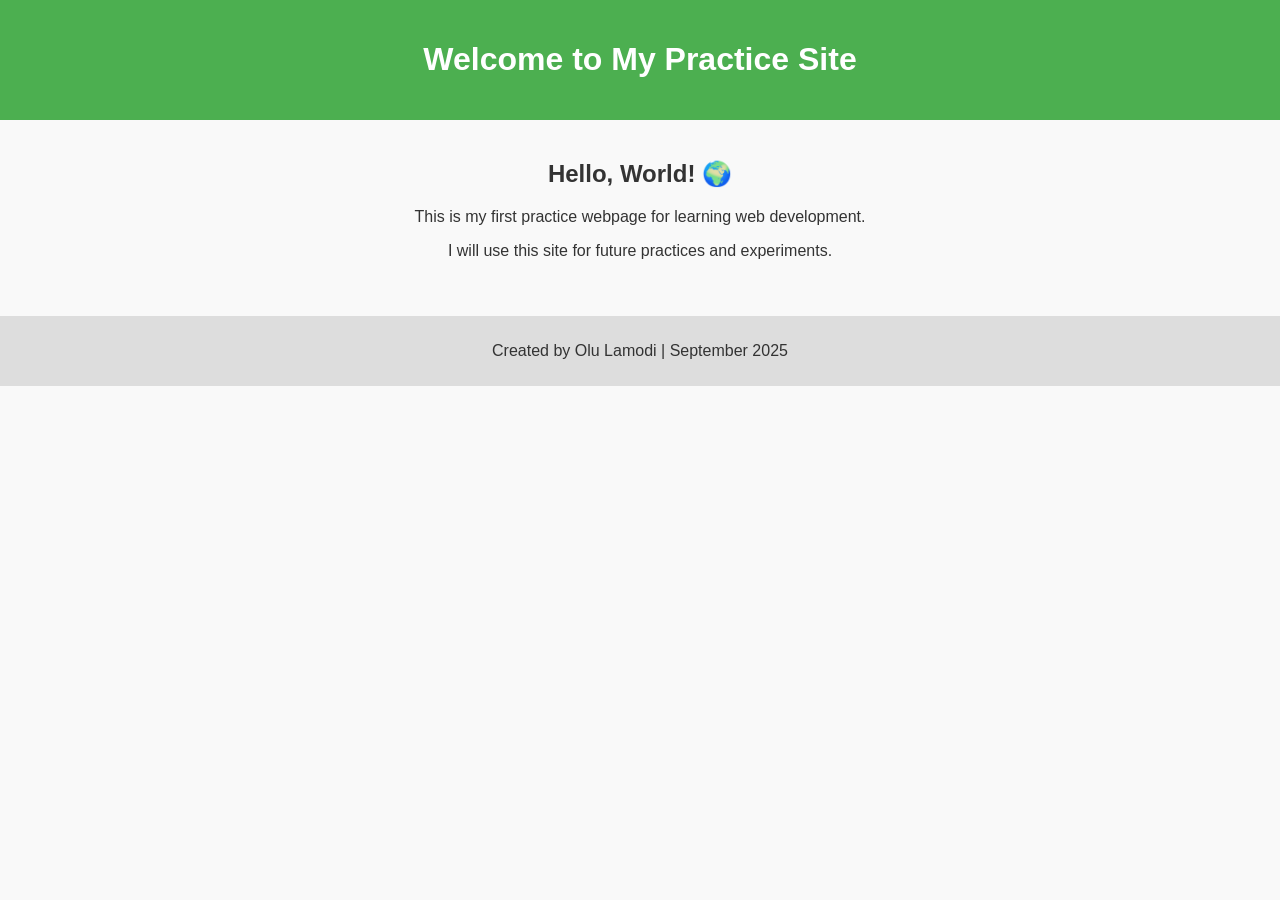
==== index.html @ 398e9261 "Create index.html" ====
<!DOCTYPE html>
<html lang="en">
<head>
  <meta charset="UTF-8">
  <meta name="viewport" content="width=device-width, initial-scale=1.0">
  <title>My Practice Website</title>
  <style>
    body {
      font-family: Arial, sans-serif;
      background-color: #f9f9f9;
      color: #333;
      margin: 0;
      padding: 0;
      text-align: center;
    }
    header {
      background: #4CAF50;
      color: white;
      padding: 20px;
    }
    main {
      padding: 20px;
    }
    footer {
      background: #ddd;
      padding: 10px;
      margin-top: 20px;
    }
  </style>
</head>
<body>
  <header>
    <h1>Welcome to My Practice Site</h1>
  </header>

  <main>
    <h2>Hello, World! 🌍</h2>
    <p>This is my first practice webpage for learning web development.</p>
    <p>I will use this site for future practices and experiments.</p>
  </main>

  <footer>
    <p>Created by Olu Lamodi | September 2025</p>
  </footer>
</body>
</html>
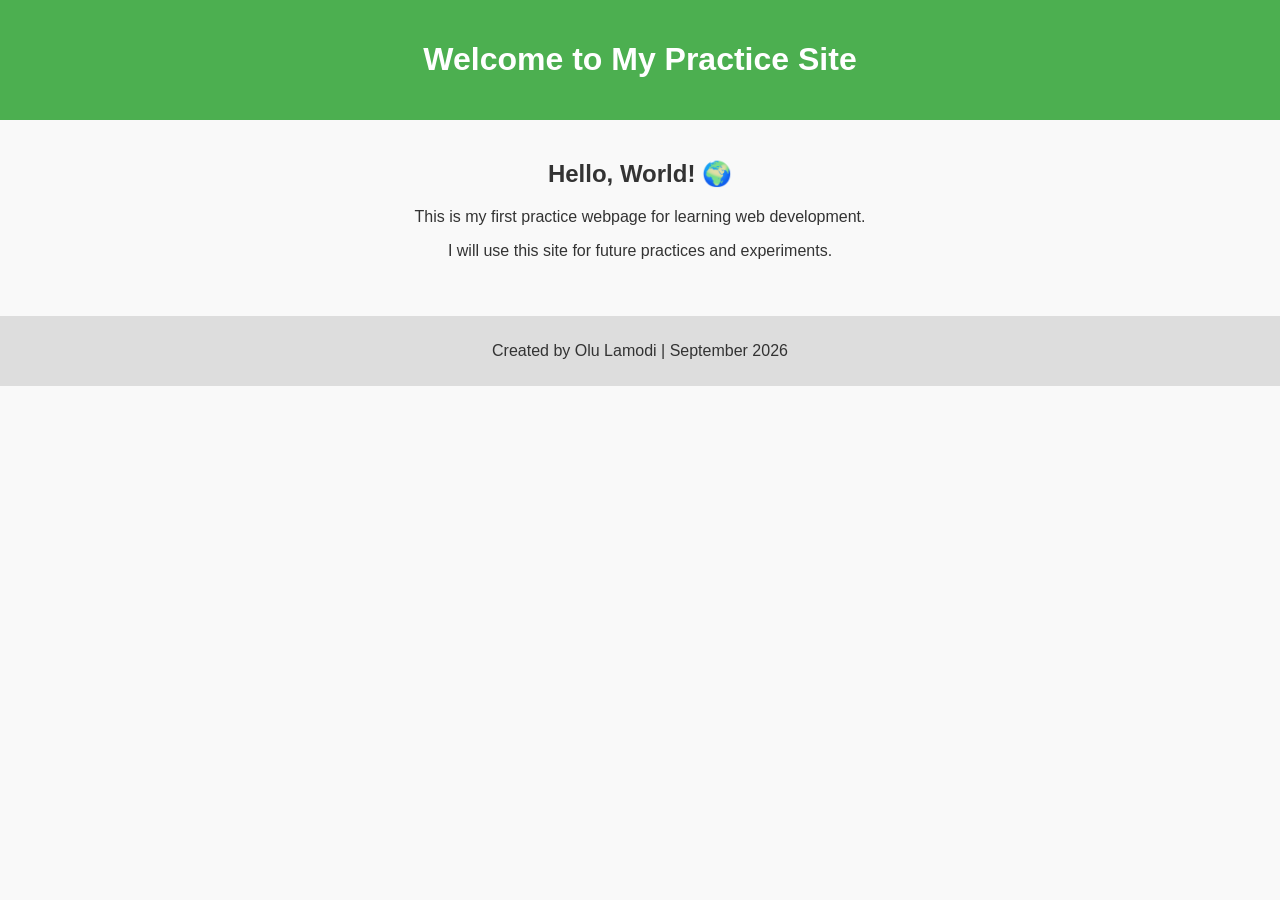
==== commit 3f56aa12: "2026" ====
--- a/index.html
+++ b/index.html
@@ -40,7 +40,7 @@
   </main>
 
   <footer>
-    <p>Created by Olu Lamodi | September 2025</p>
+    <p>Created by Olu Lamodi | September 2026</p>
   </footer>
 </body>
 </html>
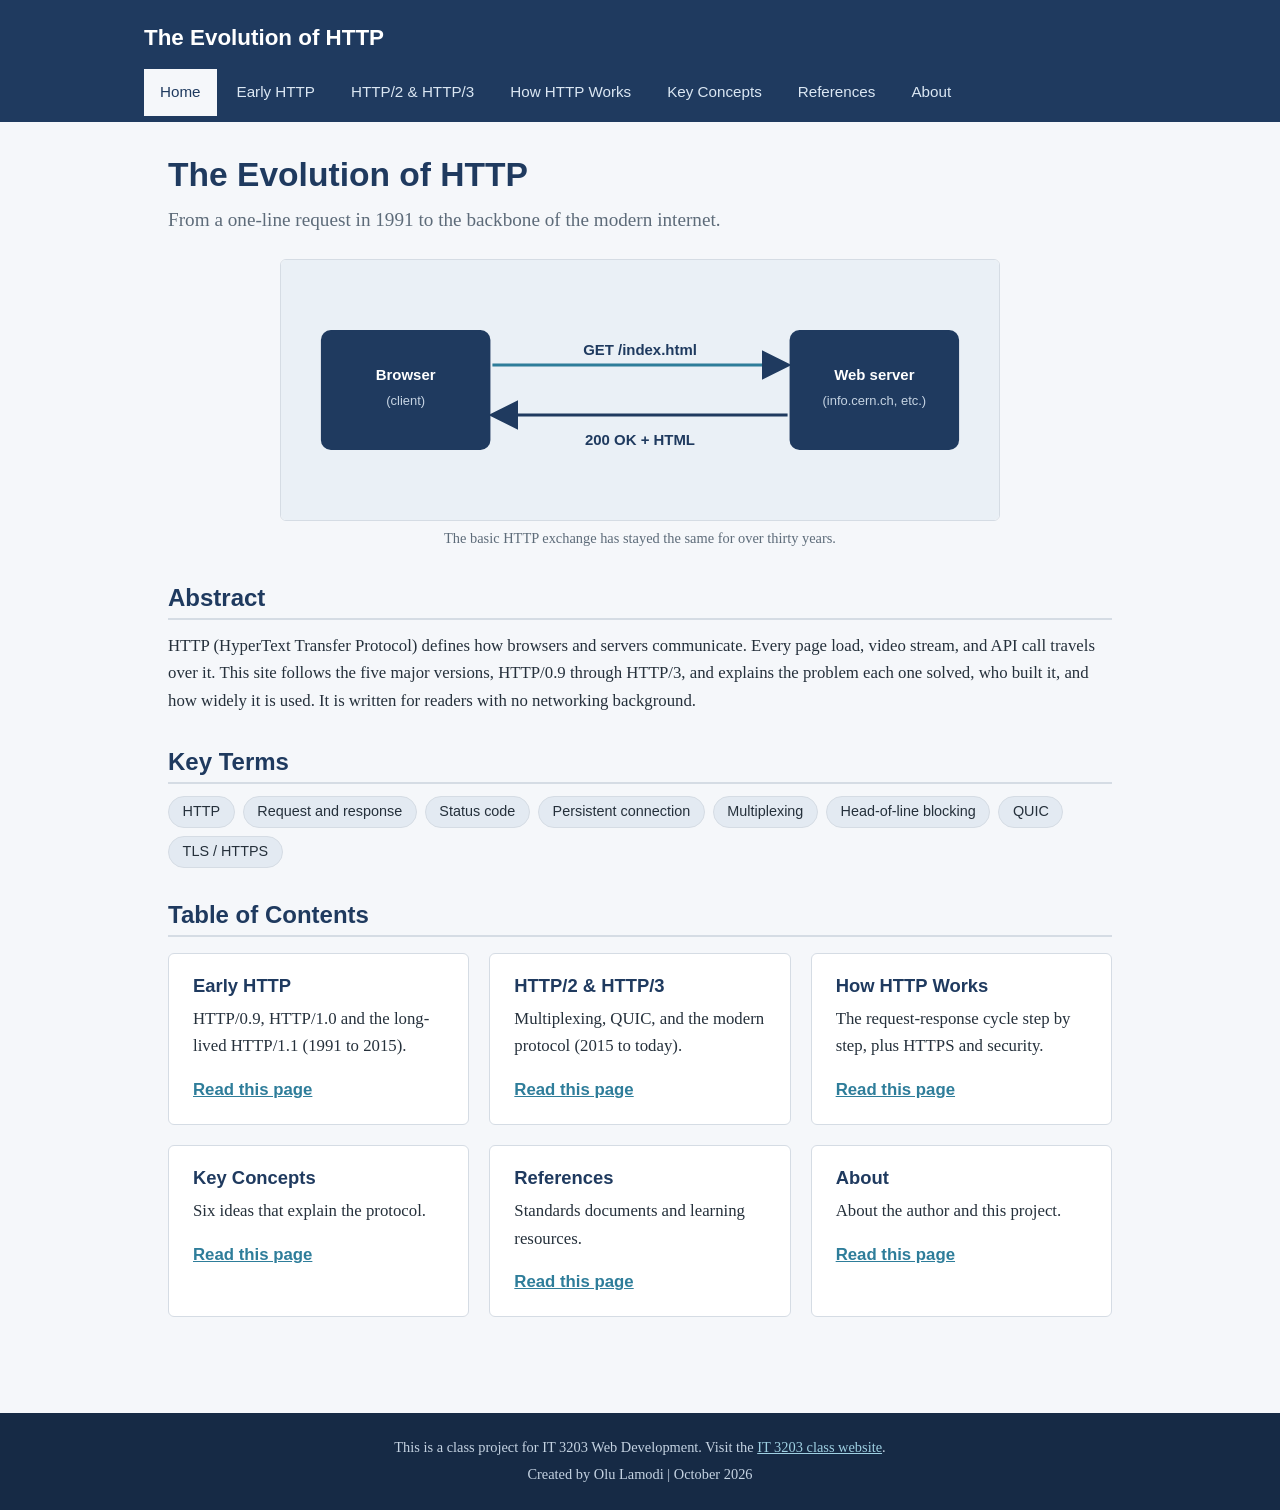
==== commit 4f6a4439: "Add IT 3203 Milestone 1 site: The Evolution of HTTP Co-Authored-By: Claude Sonnet 5.5 <noreply@anthr" ====
--- a/index.html
+++ b/index.html
@@ -3,44 +3,90 @@
 <head>
   <meta charset="UTF-8">
   <meta name="viewport" content="width=device-width, initial-scale=1.0">
-  <title>My Practice Website</title>
-  <style>
-    body {
-      font-family: Arial, sans-serif;
-      background-color: #f9f9f9;
-      color: #333;
-      margin: 0;
-      padding: 0;
-      text-align: center;
-    }
-    header {
-      background: #4CAF50;
-      color: white;
-      padding: 20px;
-    }
-    main {
-      padding: 20px;
-    }
-    footer {
-      background: #ddd;
-      padding: 10px;
-      margin-top: 20px;
-    }
-  </style>
+  <title>Home | The Evolution of HTTP</title>
+  <!-- One shared stylesheet for the whole site -->
+  <link rel="stylesheet" href="styles.css">
 </head>
 <body>
-  <header>
-    <h1>Welcome to My Practice Site</h1>
+  <!-- Header and main menu: identical on every page -->
+  <header id="site-header">
+    <p class="site-title">The Evolution of HTTP</p>
+    <nav class="main-nav" aria-label="Main menu">
+      <ul>
+        <li><a href="index.html" aria-current="page">Home</a></li>
+        <li><a href="early-http.html">Early HTTP</a></li>
+        <li><a href="modern-http.html">HTTP/2 &amp; HTTP/3</a></li>
+        <li><a href="how-http-works.html">How HTTP Works</a></li>
+        <li><a href="key-concepts.html">Key Concepts</a></li>
+        <li><a href="references.html">References</a></li>
+        <li><a href="about.html">About</a></li>
+      </ul>
+    </nav>
   </header>
 
   <main>
-    <h2>Hello, World! 🌍</h2>
-    <p>This is my first practice webpage for learning web development.</p>
-    <p>I will use this site for future practices and experiments.</p>
+    <h1>The Evolution of HTTP</h1>
+    <p class="lead">From a one-line request in 1991 to the backbone of the modern internet.</p>
+
+    <figure>
+      <img src="images/http-exchange.svg" width="720" height="260" alt="Diagram: a browser sends GET /index.html to a web server, which replies 200 OK with HTML">
+      <figcaption>The basic HTTP exchange has stayed the same for over thirty years.</figcaption>
+    </figure>
+
+    <h2>Abstract</h2>
+    <p>HTTP (HyperText Transfer Protocol) defines how browsers and servers communicate. Every page load, video stream, and API call travels over it. This site follows the five major versions, HTTP/0.9 through HTTP/3, and explains the problem each one solved, who built it, and how widely it is used. It is written for readers with no networking background.</p>
+
+    <h2>Key Terms</h2>
+    <ul class="term-list">
+      <li>HTTP</li>
+      <li>Request and response</li>
+      <li>Status code</li>
+      <li>Persistent connection</li>
+      <li>Multiplexing</li>
+      <li>Head-of-line blocking</li>
+      <li>QUIC</li>
+      <li>TLS / HTTPS</li>
+    </ul>
+
+    <h2>Table of Contents</h2>
+    <div class="card-grid">
+      <div class="card">
+        <h3>Early HTTP</h3>
+        <p>HTTP/0.9, HTTP/1.0 and the long-lived HTTP/1.1 (1991 to 2015).</p>
+        <a class="card-link" href="early-http.html">Read this page</a>
+      </div>
+      <div class="card">
+        <h3>HTTP/2 &amp; HTTP/3</h3>
+        <p>Multiplexing, QUIC, and the modern protocol (2015 to today).</p>
+        <a class="card-link" href="modern-http.html">Read this page</a>
+      </div>
+      <div class="card">
+        <h3>How HTTP Works</h3>
+        <p>The request-response cycle step by step, plus HTTPS and security.</p>
+        <a class="card-link" href="how-http-works.html">Read this page</a>
+      </div>
+      <div class="card">
+        <h3>Key Concepts</h3>
+        <p>Six ideas that explain the protocol.</p>
+        <a class="card-link" href="key-concepts.html">Read this page</a>
+      </div>
+      <div class="card">
+        <h3>References</h3>
+        <p>Standards documents and learning resources.</p>
+        <a class="card-link" href="references.html">Read this page</a>
+      </div>
+      <div class="card">
+        <h3>About</h3>
+        <p>About the author and this project.</p>
+        <a class="card-link" href="about.html">Read this page</a>
+      </div>
+    </div>
   </main>
 
-  <footer>
-    <p>Created by Olu Lamodi | September 2026</p>
+  <!-- Footer with the required class-project note -->
+  <footer id="site-footer">
+    <p>This is a class project for IT 3203 Web Development. Visit the <a href="https://ksuweb.github.io/IT3203/">IT 3203 class website</a>.</p>
+    <p>Created by Olu Lamodi | October 2026</p>
   </footer>
 </body>
 </html>
--- a/styles.css
+++ b/styles.css
@@ -0,0 +1,210 @@
+/* ==========================================================
+   IT 3203 Milestone 1 - Progressive Web Apps site
+   Single stylesheet shared by every page.
+   ========================================================== */
+
+/* ---------- Design tokens (colors and fonts in one place) ---------- */
+:root {
+  --navy: #1f3a5f;       /* primary brand color */
+  --navy-dark: #162a45;
+  --accent: #2e7d9a;     /* links and highlights */
+  --bg: #f5f7fa;         /* page background */
+  --card: #ffffff;
+  --text: #25303b;
+  --muted: #5d6b79;
+  --line: #d5dce4;       /* borders */
+}
+
+/* ---------- SELECTOR TYPE 1: element selectors ---------- */
+* { box-sizing: border-box; }
+
+body {
+  margin: 0;
+  font-family: Georgia, "Times New Roman", serif;   /* font setting: body */
+  font-size: 1.05rem;
+  line-height: 1.65;
+  color: var(--text);
+  background-color: var(--bg);
+}
+
+h1, h2, h3 {
+  font-family: "Segoe UI", Helvetica, Arial, sans-serif;  /* font setting: headings */
+  color: var(--navy);
+  line-height: 1.25;
+}
+h1 { font-size: 2.1rem; margin: 0 0 0.5rem; }
+h2 { font-size: 1.5rem; margin: 2rem 0 0.75rem; padding-bottom: 0.3rem; border-bottom: 2px solid var(--line); }
+h3 { font-size: 1.15rem; margin: 1.5rem 0 0.5rem; }
+
+p { margin: 0 0 1rem; }
+
+/* Link colors plus the required hover effect */
+a { color: var(--accent); text-decoration: underline; }
+a:hover { color: var(--navy); background-color: #e3eef3; }
+
+ul, ol { padding-left: 1.4rem; margin: 0 0 1rem; }
+li { margin-bottom: 0.35rem; }
+
+img { max-width: 100%; height: auto; display: block; }
+
+/* ---------- Header and main menu (flexbox layout) ---------- */
+/* ---------- SELECTOR TYPE 2: ID selector ---------- */
+#site-header {
+  background-color: var(--navy);
+  color: #fff;
+  padding: 1.25rem 1.5rem 0;
+}
+#site-header .site-title {
+  font-family: "Segoe UI", Helvetica, Arial, sans-serif;
+  font-size: 1.4rem;
+  font-weight: 600;
+  margin: 0 auto 0.75rem;
+  max-width: 62rem;
+}
+
+/* ---------- SELECTOR TYPE 3: class selector + descendant selectors ---------- */
+.main-nav ul {
+  display: flex;              /* FLEXBOX: menu items in one row */
+  flex-wrap: wrap;
+  gap: 0.25rem;
+  list-style: none;
+  margin: 0 auto;
+  padding: 0;
+  max-width: 62rem;
+}
+.main-nav a {
+  display: block;
+  padding: 0.6rem 1rem;
+  color: #dbe7f3;
+  text-decoration: none;
+  font-family: "Segoe UI", Helvetica, Arial, sans-serif;
+  font-size: 0.95rem;
+  border-bottom: 3px solid transparent;
+}
+/* hover effect on links in the menu */
+.main-nav a:hover {
+  background-color: var(--navy-dark);
+  color: #fff;
+  border-bottom-color: #8cc4d8;
+}
+/* attribute selector: the page the visitor is on is marked aria-current */
+.main-nav a[aria-current="page"] {
+  background-color: var(--bg);
+  color: var(--navy);
+  border-bottom-color: var(--bg);
+}
+
+/* ---------- Page layout ---------- */
+main {
+  max-width: 62rem;
+  margin: 0 auto;
+  padding: 2rem 1.5rem;
+}
+
+.lead { font-size: 1.2rem; color: var(--muted); }
+
+/* Boxed notes and cards */
+.card {
+  background-color: var(--card);
+  border: 1px solid var(--line);
+  border-radius: 6px;
+  padding: 1.25rem 1.5rem;
+  margin-bottom: 1.5rem;
+}
+.note {
+  background-color: #eaf3f7;
+  border-left: 5px solid var(--accent);
+  padding: 0.75rem 1rem;
+  margin: 1rem 0;
+}
+
+/* Key terms shown as small tags (flexbox) */
+.term-list {
+  display: flex;
+  flex-wrap: wrap;
+  gap: 0.5rem;
+  list-style: none;
+  padding: 0;
+}
+.term-list li {
+  background-color: #e3eaf2;
+  border: 1px solid var(--line);
+  border-radius: 20px;
+  padding: 0.2rem 0.85rem;
+  font-family: "Segoe UI", Helvetica, Arial, sans-serif;
+  font-size: 0.9rem;
+  margin: 0;
+}
+
+/* CSS GRID: table-of-contents cards on the home page and concept cards */
+.card-grid {
+  display: grid;
+  grid-template-columns: repeat(auto-fit, minmax(16rem, 1fr));
+  gap: 1.25rem;
+  margin: 1rem 0 2rem;
+}
+.card-grid .card { margin-bottom: 0; }
+.card-grid h3 { margin-top: 0; }
+.card-grid a.card-link { font-family: "Segoe UI", Helvetica, Arial, sans-serif; font-weight: 600; }
+.card-grid .card:hover { border-color: var(--accent); }
+
+/* Figures and images */
+figure { margin: 1.5rem 0; }
+figcaption { font-size: 0.9rem; color: var(--muted); margin-top: 0.4rem; text-align: center; }
+figure img { border: 1px solid var(--line); border-radius: 6px; background: #fff; margin: 0 auto; }
+
+/* Tables */
+table {
+  width: 100%;
+  border-collapse: collapse;
+  margin: 1rem 0 1.5rem;
+  background-color: var(--card);
+  font-size: 0.97rem;
+}
+caption { text-align: left; font-weight: bold; padding-bottom: 0.4rem; color: var(--navy); }
+th, td { border: 1px solid var(--line); padding: 0.6rem 0.8rem; text-align: left; vertical-align: top; }
+th { background-color: var(--navy); color: #fff; font-family: "Segoe UI", Helvetica, Arial, sans-serif; font-weight: 600; }
+tbody tr:nth-child(even) { background-color: #f0f4f8; }   /* pseudo-class selector */
+
+/* Code samples */
+code { font-family: Consolas, "Courier New", monospace; background-color: #e9eef3; padding: 0.1rem 0.35rem; border-radius: 3px; font-size: 0.92em; }
+pre { background-color: #1e2a38; color: #e8eef5; padding: 1rem; border-radius: 6px; overflow-x: auto; line-height: 1.45; }
+pre code { background: none; padding: 0; color: inherit; }
+
+/* Definition lists (key concepts) */
+dt { font-family: "Segoe UI", Helvetica, Arial, sans-serif; font-weight: 600; color: var(--navy); margin-top: 1rem; }
+dd { margin: 0.2rem 0 0.5rem 0; }
+
+/* Reference list */
+.ref-list li { margin-bottom: 0.8rem; }
+
+/* About page: two-column profile using grid */
+.profile {
+  display: grid;
+  grid-template-columns: 12rem 1fr;
+  gap: 1.5rem;
+  align-items: start;
+}
+.profile img { border-radius: 50%; border: 4px solid var(--line); }
+
+/* Page-to-page navigation at the bottom of topic pages */
+.pager { display: flex; justify-content: space-between; margin-top: 2.5rem; padding-top: 1rem; border-top: 1px solid var(--line); font-family: "Segoe UI", Helvetica, Arial, sans-serif; }
+
+/* ---------- Footer ---------- */
+#site-footer {
+  background-color: var(--navy-dark);
+  color: #c5d3e2;
+  text-align: center;
+  padding: 1.25rem 1.5rem;
+  margin-top: 2rem;
+  font-size: 0.9rem;
+}
+#site-footer p { margin: 0.2rem 0; }
+#site-footer a { color: #9fd0e2; }
+#site-footer a:hover { color: #fff; background: transparent; }
+
+/* Small screens: stack the profile (full responsive work comes in Milestone 3) */
+@media (max-width: 600px) {
+  .profile { grid-template-columns: 1fr; }
+  h1 { font-size: 1.7rem; }
+}
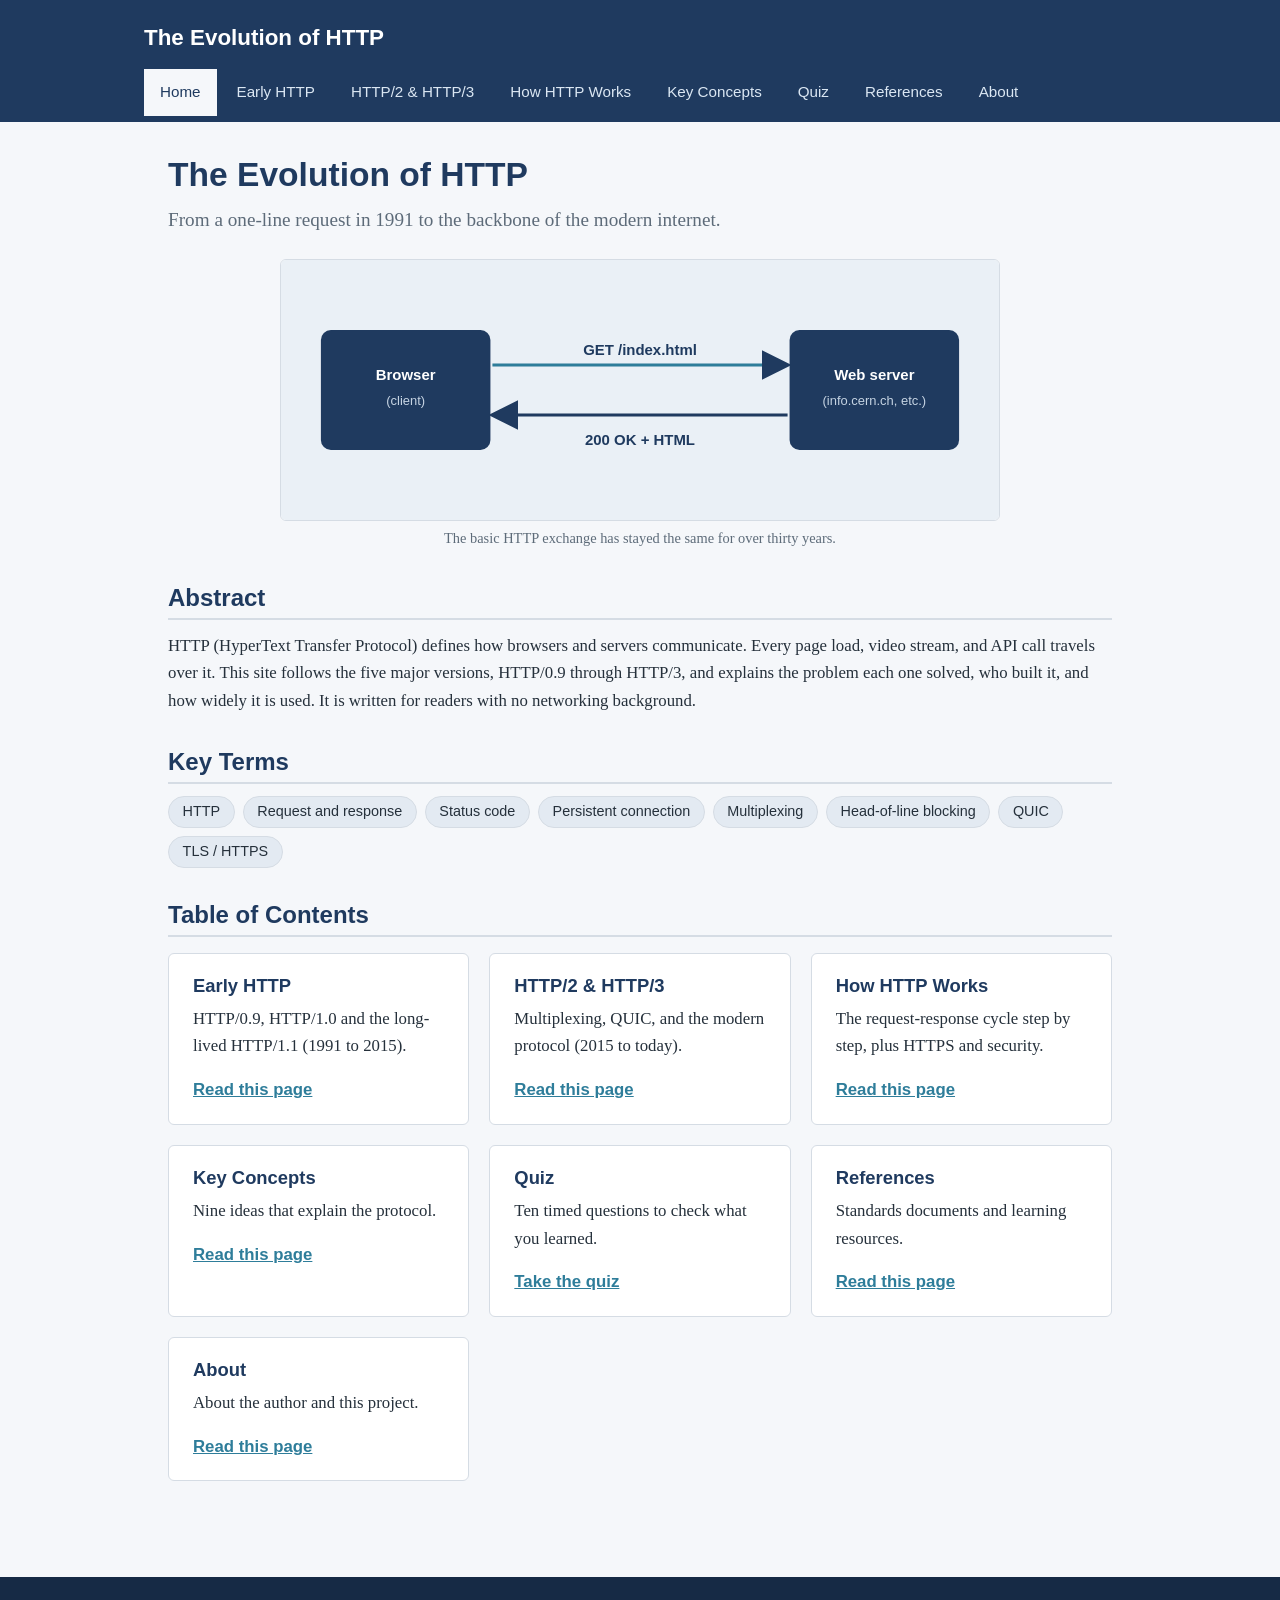
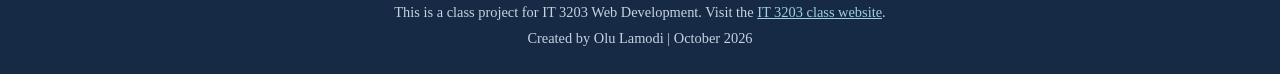
==== commit fee2674f: "Milestone 2: add timed quiz page, expand content, update menu Co-Authored-By: Claude Sonnet 5.5 <nor" ====
--- a/index.html
+++ b/index.html
@@ -18,6 +18,7 @@
         <li><a href="modern-http.html">HTTP/2 &amp; HTTP/3</a></li>
         <li><a href="how-http-works.html">How HTTP Works</a></li>
         <li><a href="key-concepts.html">Key Concepts</a></li>
+        <li><a href="quiz.html">Quiz</a></li>
         <li><a href="references.html">References</a></li>
         <li><a href="about.html">About</a></li>
       </ul>
@@ -67,8 +68,13 @@
       </div>
       <div class="card">
         <h3>Key Concepts</h3>
-        <p>Six ideas that explain the protocol.</p>
+        <p>Nine ideas that explain the protocol.</p>
         <a class="card-link" href="key-concepts.html">Read this page</a>
+      </div>
+      <div class="card">
+        <h3>Quiz</h3>
+        <p>Ten timed questions to check what you learned.</p>
+        <a class="card-link" href="quiz.html">Take the quiz</a>
       </div>
       <div class="card">
         <h3>References</h3>
--- a/styles.css
+++ b/styles.css
@@ -1,5 +1,5 @@
 /* ==========================================================
-   IT 3203 Milestone 1 - Progressive Web Apps site
+   IT 3203 Milestones 1-2 - The Evolution of HTTP site
    Single stylesheet shared by every page.
    ========================================================== */
 
@@ -15,6 +15,9 @@
   --line: #d5dce4;       /* borders */
 }
 
+/* The hidden attribute must always win over display rules below */
+[hidden] { display: none !important; }
+
 /* ---------- SELECTOR TYPE 1: element selectors ---------- */
 * { box-sizing: border-box; }
 
@@ -190,6 +193,122 @@
 /* Page-to-page navigation at the bottom of topic pages */
 .pager { display: flex; justify-content: space-between; margin-top: 2.5rem; padding-top: 1rem; border-top: 1px solid var(--line); font-family: "Segoe UI", Helvetica, Arial, sans-serif; }
 
+/* ---------- Quiz page (Milestone 2) ---------- */
+/* Extra color tokens for right/wrong feedback */
+:root {
+  --good: #1e7e4a;
+  --good-bg: #e6f4ec;
+  --bad: #b3261e;
+  --bad-bg: #fbeae8;
+  --warn: #b26a00;
+}
+
+/* Buttons: shared base plus two variants */
+.btn {
+  font-family: "Segoe UI", Helvetica, Arial, sans-serif;
+  font-size: 1rem;
+  font-weight: 600;
+  padding: 0.65rem 1.5rem;
+  border-radius: 6px;
+  border: 2px solid var(--navy);
+  cursor: pointer;
+}
+.btn-primary { background-color: var(--navy); color: #fff; }
+.btn-primary:hover { background-color: var(--navy-dark); }
+.btn-secondary { background-color: #fff; color: var(--navy); }
+.btn-secondary:hover { background-color: #e3eaf2; }
+.btn:focus-visible, .blank:focus-visible, .option input:focus-visible { outline: 3px solid #8cc4d8; outline-offset: 2px; }
+
+/* Sticky timer bar that stays visible while scrolling (flexbox) */
+.timer-bar {
+  position: sticky;
+  top: 0;
+  z-index: 5;
+  display: flex;
+  justify-content: space-between;
+  align-items: center;
+  gap: 1rem;
+  background-color: var(--navy);
+  color: #fff;
+  padding: 0.6rem 1rem;
+  border-radius: 6px;
+  margin-bottom: 1.25rem;
+  font-family: "Segoe UI", Helvetica, Arial, sans-serif;
+}
+.timer-bar strong { font-size: 1.6rem; font-variant-numeric: tabular-nums; }
+.timer-bar.timer-warning { background-color: var(--bad); }
+
+/* Question cards */
+.question {
+  background-color: var(--card);
+  border: 1px solid var(--line);
+  border-left: 6px solid var(--line);
+  border-radius: 6px;
+  padding: 1rem 1.5rem 1.25rem;
+  margin: 0 0 1.25rem;
+}
+.question legend { padding: 0 0.5rem; font-family: "Segoe UI", Helvetica, Arial, sans-serif; }
+.q-num { font-weight: 700; color: var(--navy); }
+.q-type { font-size: 0.8rem; color: var(--muted); margin-left: 0.5rem; text-transform: uppercase; letter-spacing: 0.04em; }
+.q-text { font-weight: bold; margin: 0.25rem 0 0.75rem; }
+
+/* Radio and checkbox options as clickable rows */
+.option {
+  display: flex;
+  align-items: flex-start;
+  gap: 0.6rem;
+  padding: 0.5rem 0.75rem;
+  margin-bottom: 0.4rem;
+  border: 1px solid var(--line);
+  border-radius: 6px;
+  cursor: pointer;
+}
+.option:hover { background-color: #eef3f8; border-color: var(--accent); }
+.option input { margin-top: 0.4rem; width: 1.1rem; height: 1.1rem; accent-color: var(--navy); }
+.option:has(input:checked) { background-color: #e3eef5; border-color: var(--accent); }
+
+/* Fill-in-the-blank text box sits inline in the sentence */
+.blank {
+  font-family: inherit;
+  font-size: 1rem;
+  width: 11rem;
+  padding: 0.3rem 0.6rem;
+  border: none;
+  border-bottom: 3px solid var(--navy);
+  background-color: #f0f4f8;
+  border-radius: 4px 4px 0 0;
+}
+
+/* Feedback after submission */
+.q-feedback { margin: 0.75rem 0 0; padding: 0.5rem 0.75rem; border-radius: 4px; font-size: 0.95rem; font-weight: normal; }
+.question.is-correct { border-left-color: var(--good); }
+.question.is-correct .q-feedback { background-color: var(--good-bg); color: var(--good); }
+.question.is-incorrect { border-left-color: var(--bad); }
+.question.is-incorrect .q-feedback { background-color: var(--bad-bg); color: var(--bad); }
+
+.form-actions { display: flex; gap: 1rem; margin-top: 1.5rem; }
+
+/* Results panel */
+.results { border-radius: 6px; padding: 1.25rem 1.5rem; margin-bottom: 2rem; border: 2px solid var(--line); background-color: var(--card); }
+.results:focus { outline: none; }
+.results-pass { border-color: var(--good); background-color: var(--good-bg); }
+.results-fail { border-color: var(--bad); background-color: var(--bad-bg); }
+.results-title { margin-top: 0; border: none; font-size: 1.8rem; }
+.results-pass .results-title { color: var(--good); }
+.results-fail .results-title { color: var(--bad); }
+.results-note { color: var(--warn); font-weight: bold; }
+
+.summary-grid { display: grid; grid-template-columns: repeat(auto-fit, minmax(10rem, 1fr)); gap: 1rem; margin: 1rem 0 1.5rem; }
+.summary-item { background-color: #fff; border: 1px solid var(--line); border-radius: 6px; padding: 0.75rem 1rem; }
+.summary-label { display: block; font-size: 0.8rem; text-transform: uppercase; letter-spacing: 0.04em; color: var(--muted); font-family: "Segoe UI", Helvetica, Arial, sans-serif; }
+.summary-value { font-size: 1.15rem; color: var(--navy); }
+
+.results-table { font-size: 0.92rem; }
+.results-table .row-correct .result-cell { color: var(--good); font-weight: bold; }
+.results-table .row-incorrect .result-cell { color: var(--bad); font-weight: bold; }
+.results-table tbody tr.row-correct { background-color: var(--good-bg); }
+.results-table tbody tr.row-incorrect { background-color: var(--bad-bg); }
+
 /* ---------- Footer ---------- */
 #site-footer {
   background-color: var(--navy-dark);
@@ -205,6 +324,8 @@
 
 /* Small screens: stack the profile (full responsive work comes in Milestone 3) */
 @media (max-width: 600px) {
+  .form-actions { flex-direction: column; }
+  .results-table { font-size: 0.8rem; }
   .profile { grid-template-columns: 1fr; }
   h1 { font-size: 1.7rem; }
 }
